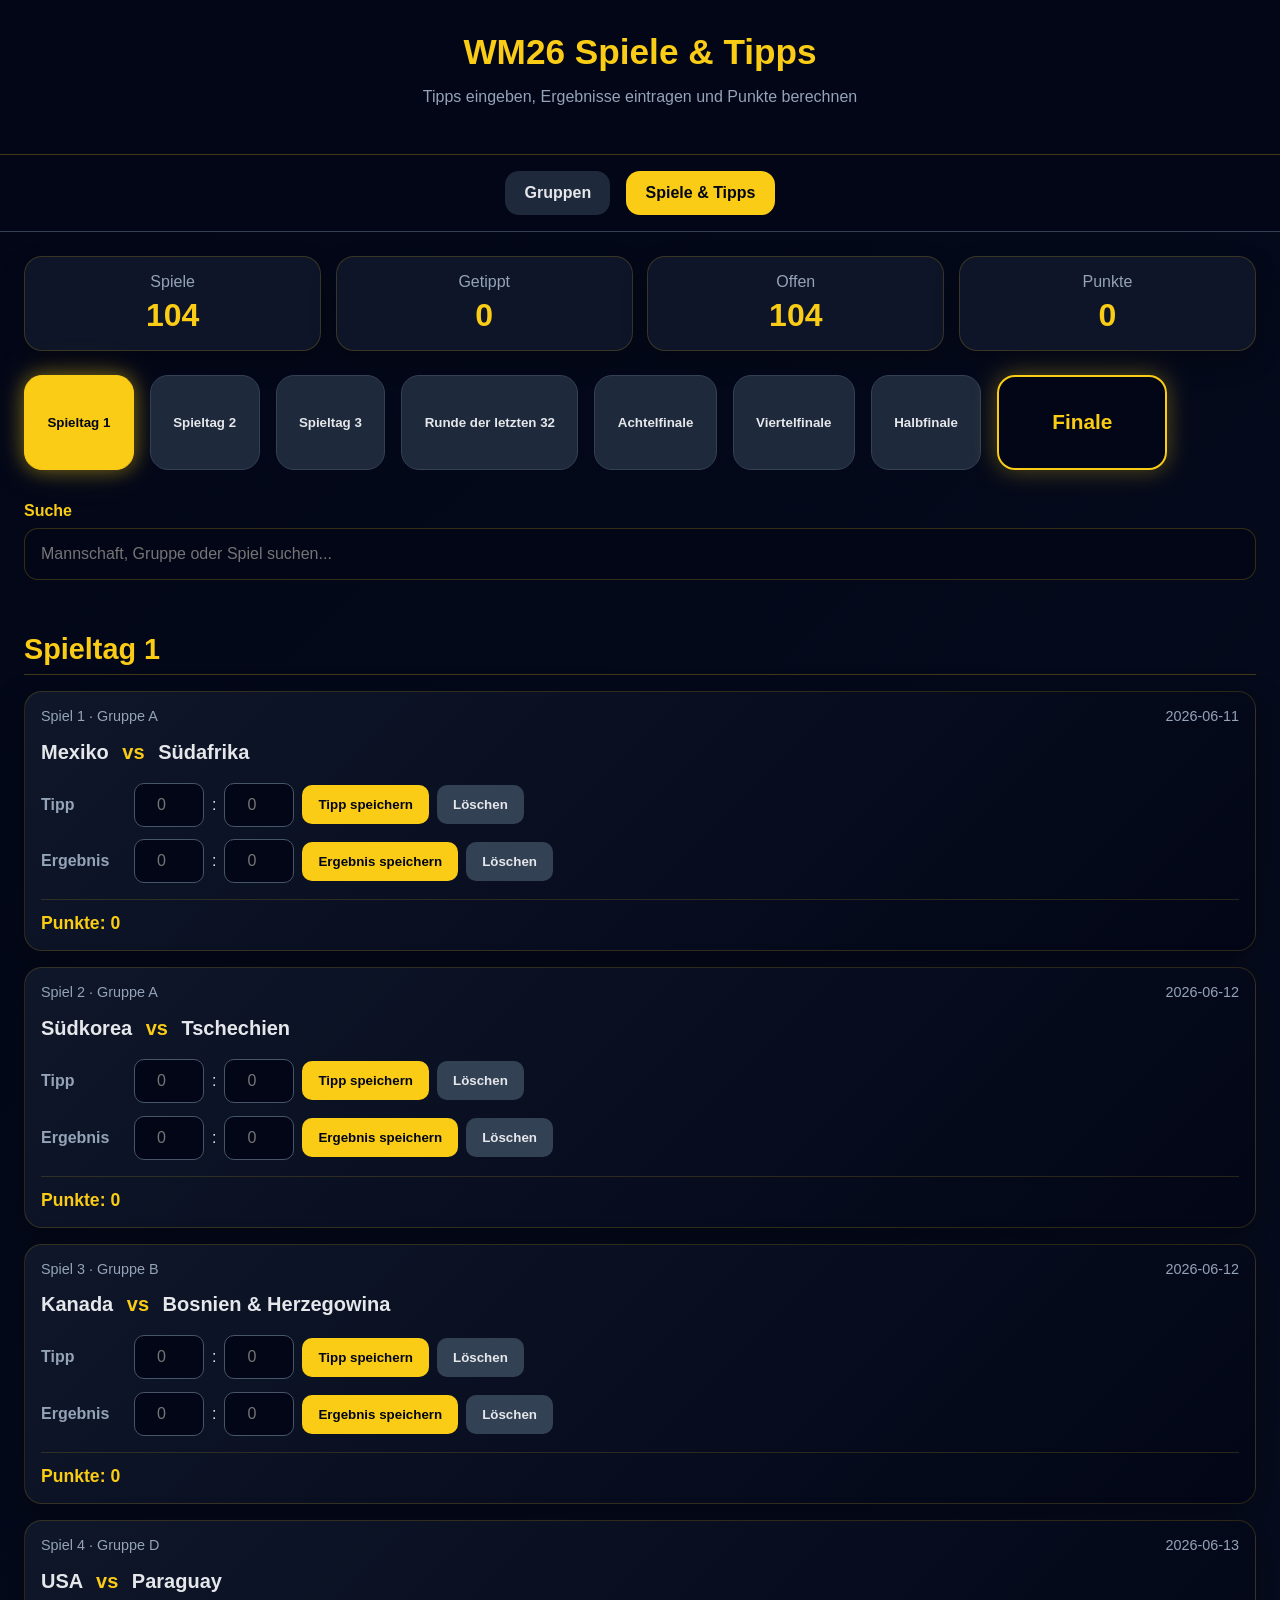
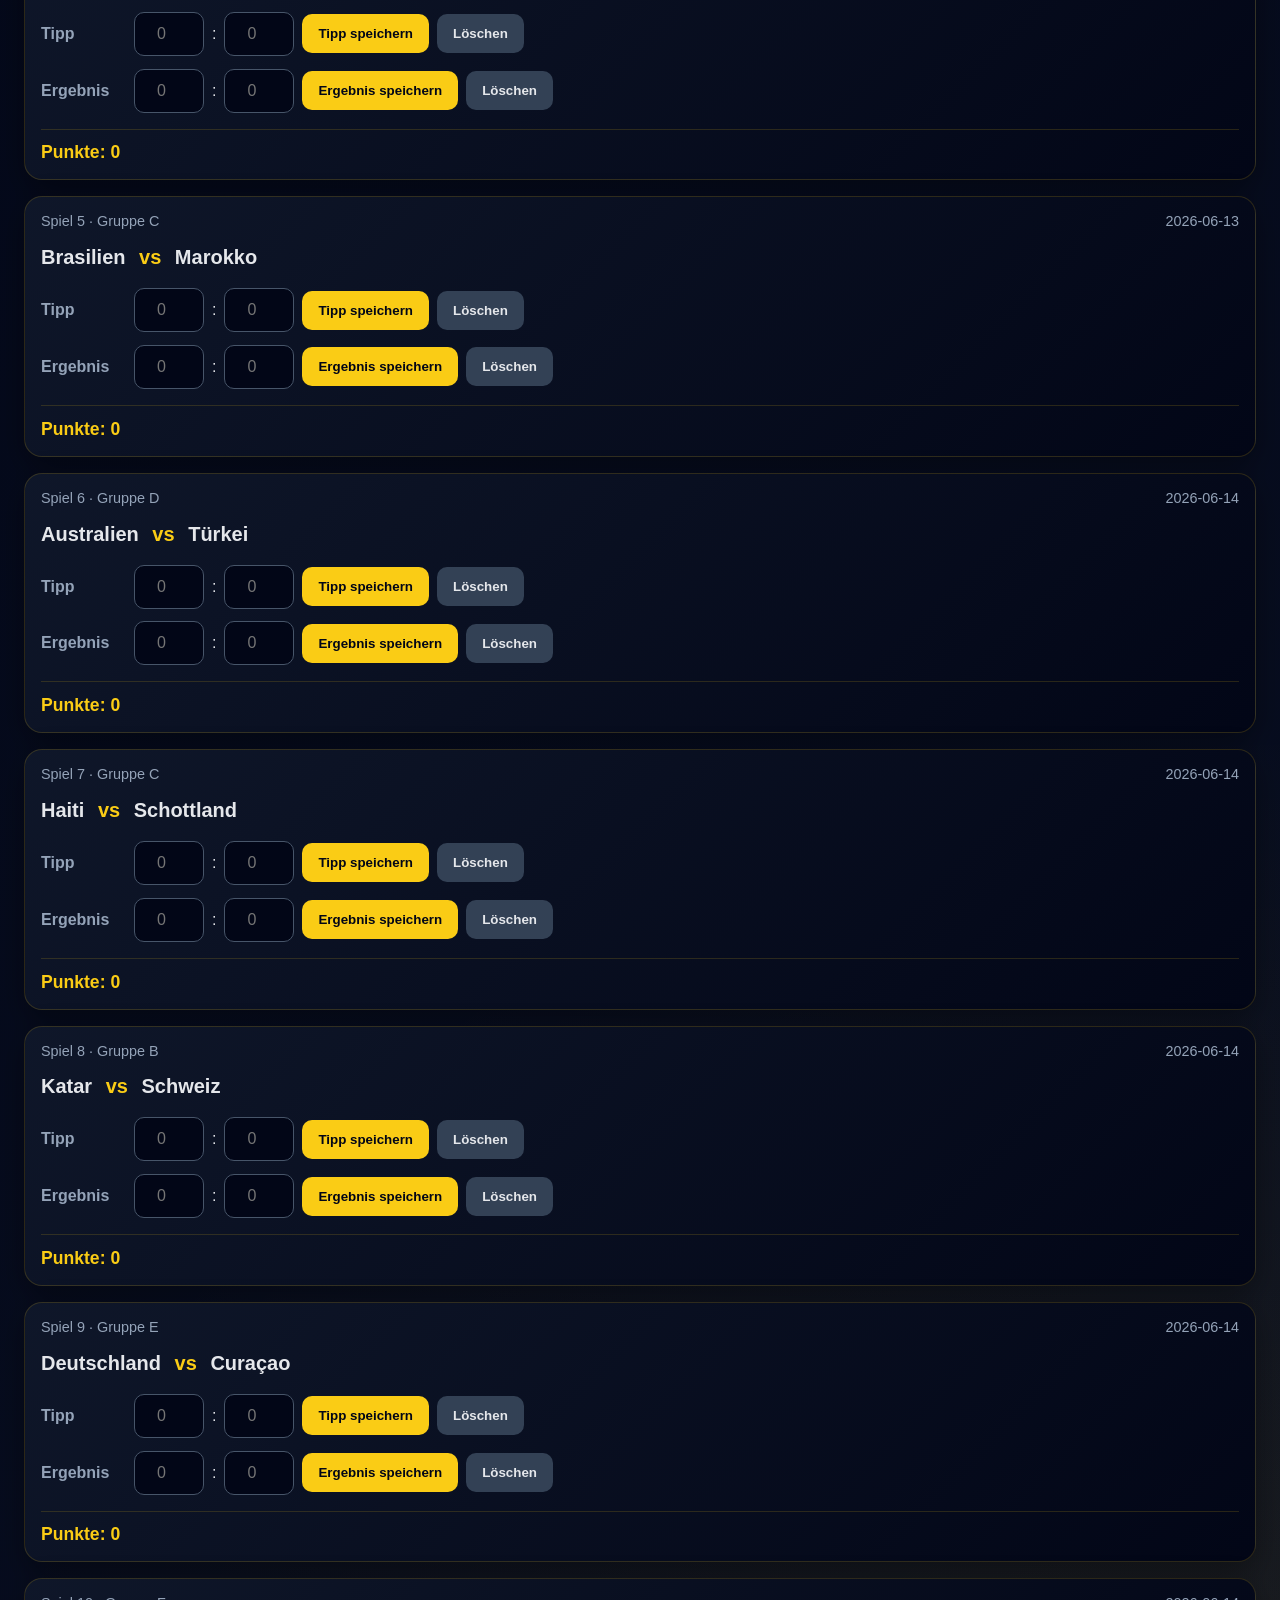
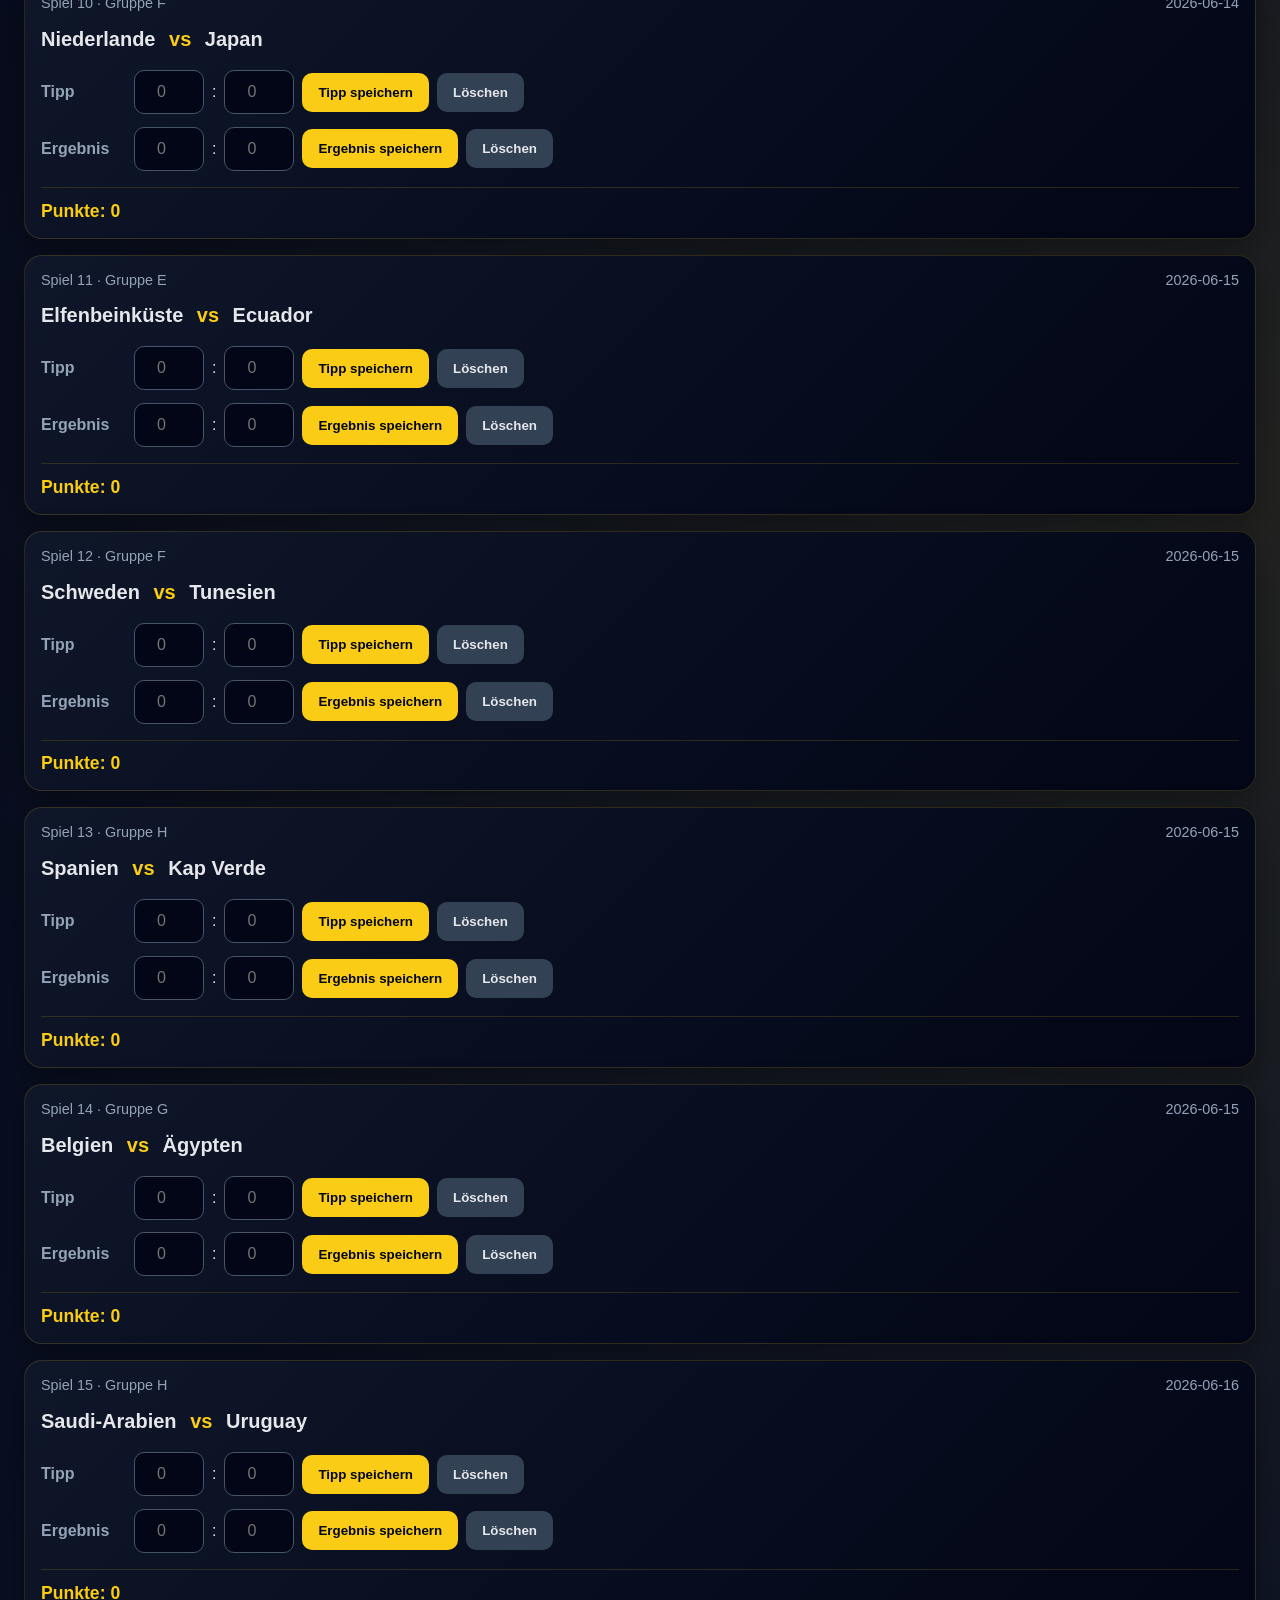
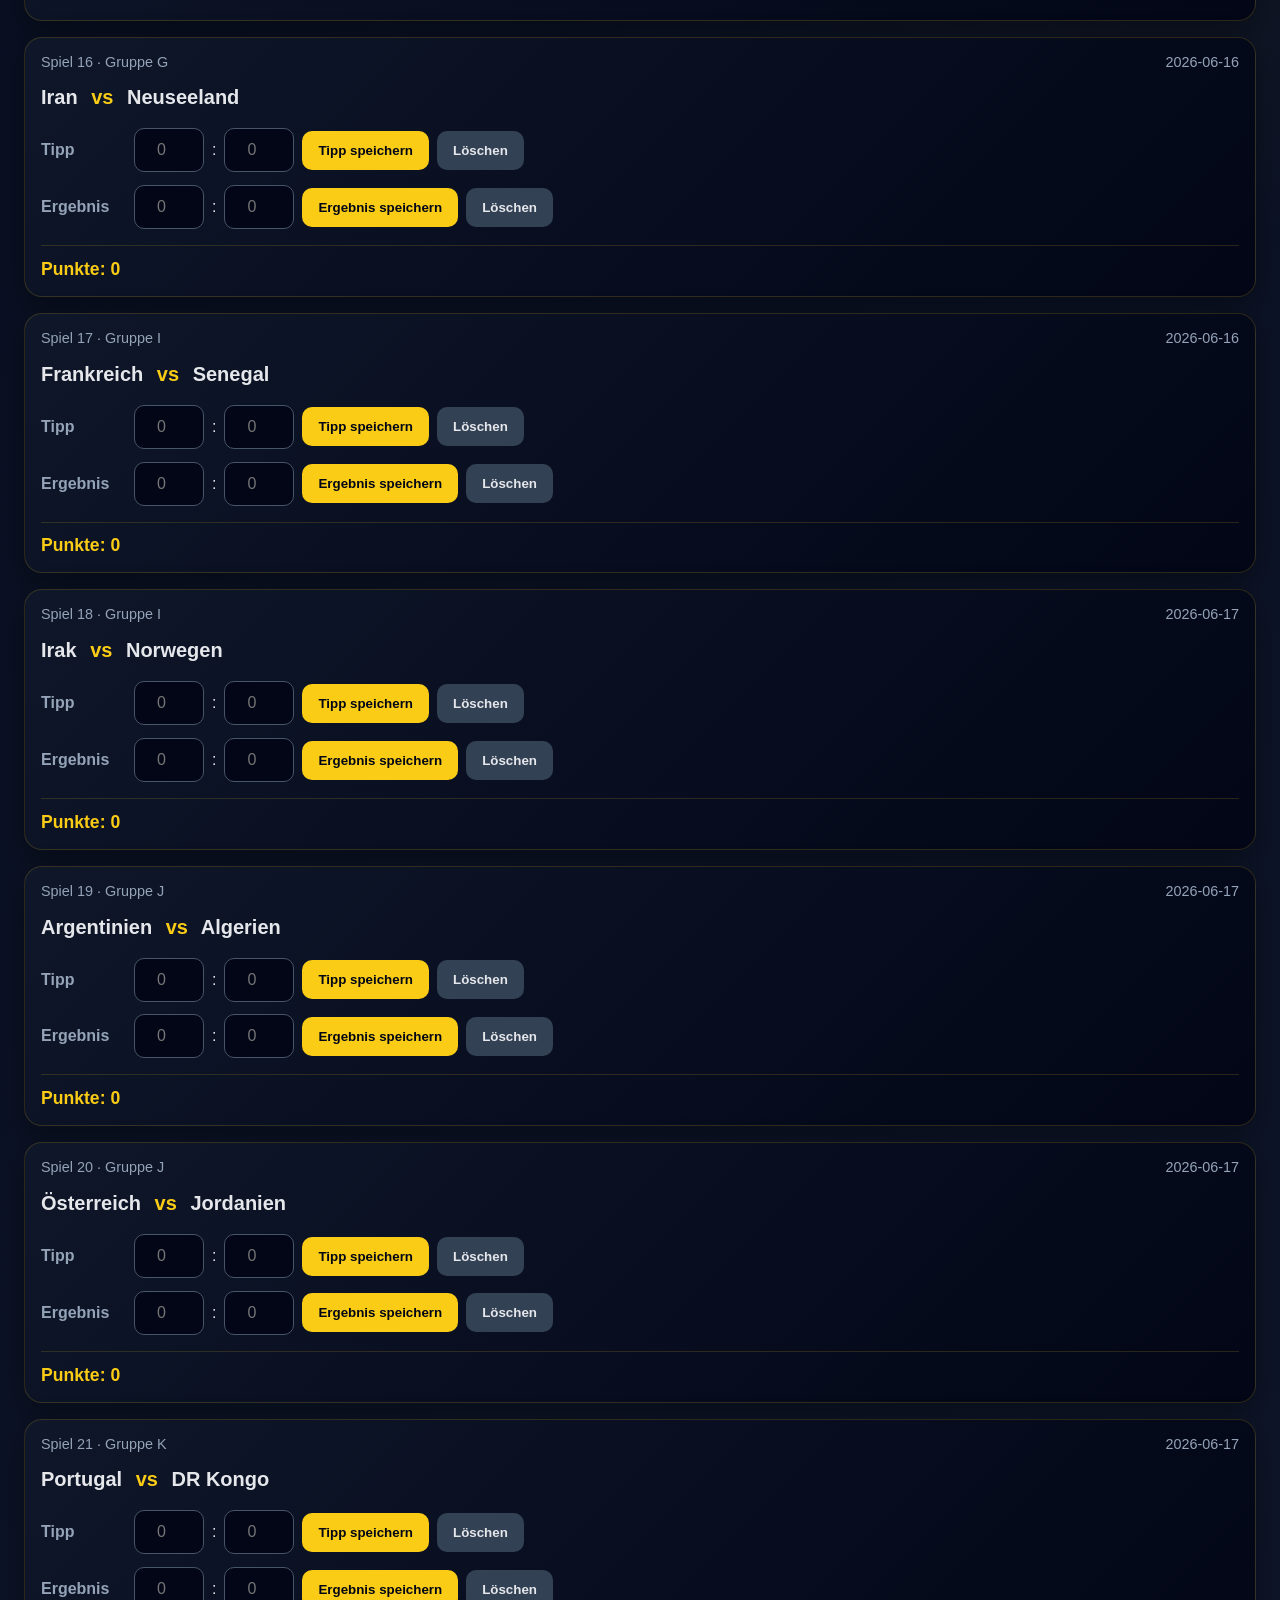
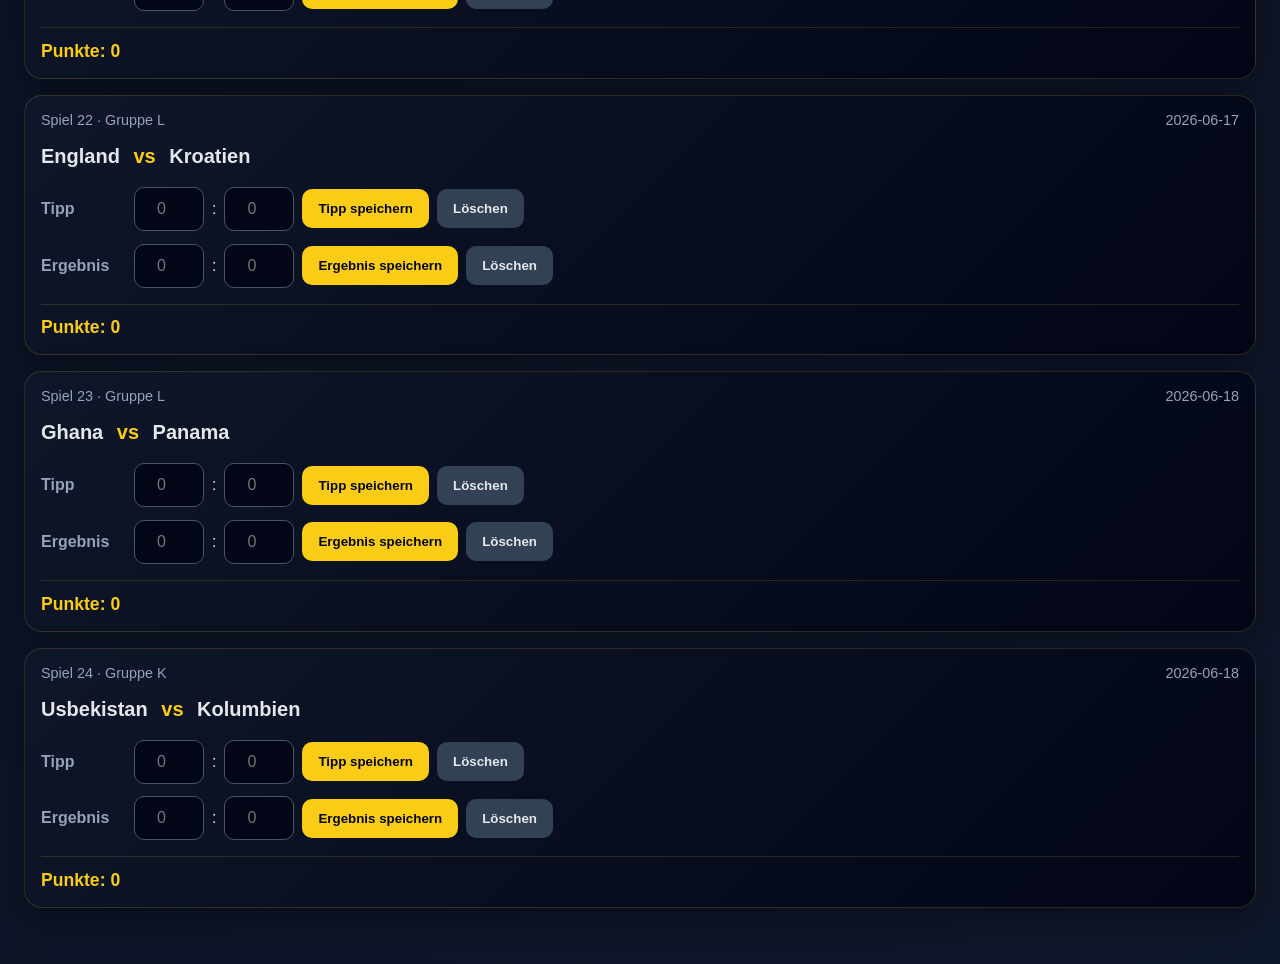
==== spiele.html @ 488cffdc "Initial commit" ====
<!doctype html>
<html lang="de">
  <head>
    <!-- Zeichensatz -->
    <meta charset="UTF-8" />

    <!-- Optimierung für Handy / iPhone -->
    <meta name="viewport" content="width=device-width, initial-scale=1.0" />

    <!-- Browser-Titel -->
    <title>WM26 Tipp-Spiel | Spiele</title>

    <!-- CSS -->
    <link rel="stylesheet" href="style.css" />
  </head>

  <body>
    <!-- HEADER -->
    <header class="app-header">
      <h1>WM26 Spiele & Tipps</h1>
      <p>Tipps eingeben, Ergebnisse eintragen und Punkte berechnen</p>
    </header>

    <!-- NAVIGATION -->
    <nav class="main-nav">
      <a href="index.html">Gruppen</a>
      <a href="spiele.html" class="active">Spiele & Tipps</a>
    </nav>

    <!-- HAUPTBEREICH -->
    <main class="app">
      <!-- DASHBOARD -->
      <section class="stats-grid">
        <div class="stat-card">
          <span>Spiele</span>
          <strong id="totalMatches">0</strong>
        </div>

        <div class="stat-card">
          <span>Getippt</span>
          <strong id="totalTips">0</strong>
        </div>

        <div class="stat-card">
          <span>Offen</span>
          <strong id="openTips">0</strong>
        </div>

        <div class="stat-card">
          <span>Punkte</span>
          <strong id="totalPoints">0</strong>
        </div>
      </section>

      <!-- FILTER / SUCHE -->
      <section class="toolbar">
        <button data-view="matchday-1" class="filter-btn active">
          Spieltag 1
        </button>
        <button data-view="matchday-2" class="filter-btn">Spieltag 2</button>
        <button data-view="matchday-3" class="filter-btn">Spieltag 3</button>
        <button data-view="Runde der letzten 32" class="filter-btn">
          Runde der letzten 32
        </button>
        <button data-view="Achtelfinale" class="filter-btn">
          Achtelfinale
        </button>
        <button data-view="Viertelfinale" class="filter-btn">
          Viertelfinale
        </button>
        <button data-view="Halbfinale" class="filter-btn">Halbfinale</button>
        <button data-view="Finale" class="filter-btn finale-btn">Finale</button>
      </section>
      <!-- SUCHFELD -->
      <section class="search-box">
        <label for="searchInput">Suche</label>
        <input
          type="text"
          id="searchInput"
          placeholder="Mannschaft, Gruppe oder Spiel suchen..."
        />
      </section>

      <!-- GRUPPENPHASE 
      <section class="section-header">
        <h2>Gruppenphase</h2>
        <p>Hier stehen alle Gruppenspiele mit Tipp- und Ergebnisfeldern.</p>
      </section>-->

      <!-- Hier rendert JavaScript die Gruppenspiele -->
      <section id="groupMatchesContainer" class="matches-container"></section>

      <!-- K.O.-PHASE 
      <section class="section-header">
        <h2>K.O.-Phase</h2>
        <p>
          Wird später ergänzt: Runde der letzten 32, Achtelfinale,
          Viertelfinale, Halbfinale und Finale.
        </p>
      </section>-->

      <!-- Hier rendert JavaScript später die K.O.-Spiele -->
      <section id="koMatchesContainer" class="matches-container"></section>
    </main>

    <!-- DATEN -->
    <script src="data/groups.js"></script>
    <script src="data/matches.js"></script>

    <!-- APP LOGIK -->
    <script src="js/spiele.js"></script>
  </body>
</html>
---- style.css ----
/* ===================================== */
/* RESET / BASIS */
/* ===================================== */

* {
  box-sizing: border-box;
}

body {
  margin: 0;
  font-family: Arial, sans-serif;
  background:
    radial-gradient(circle at right center, rgba(250, 204, 21, 0.1), transparent 35%),
    linear-gradient(135deg, #020617, #0f172a);
  color: #e5e7eb;
}

/* ===================================== */
/* HEADER */
/* ===================================== */

.app-header {
  text-align: center;
  padding: 2rem 1rem;
  background: #020617;
  border-bottom: 1px solid rgba(250, 204, 21, 0.25);
}

.app-header h1 {
  margin: 0;
  color: #facc15;
  font-size: 2.2rem;
}

.app-header p {
  color: #94a3b8;
}

/* ===================================== */
/* NAVIGATION */
/* ===================================== */

.main-nav {
  display: flex;
  justify-content: center;
  gap: 1rem;
  padding: 1rem;
  background: #020617;
  border-bottom: 1px solid #334155;
}

.main-nav a {
  color: #e5e7eb;
  text-decoration: none;
  padding: 0.8rem 1.2rem;
  border-radius: 14px;
  background: #1e293b;
  font-weight: bold;
}

.main-nav a.active,
.main-nav a:hover {
  background: #facc15;
  color: #020617;
}

/* ===================================== */
/* LAYOUT */
/* ===================================== */

.app {
  max-width: 1300px;
  margin: 0 auto;
  padding: 1.5rem;
  position: relative;
}

/* Trophy-Hintergrund */
.app::after {
  content: "";
  position: fixed;
  right: 0;
  top: 140px;
  width: 420px;
  height: 700px;
  background: url("images/worldcup-trophy.webp") no-repeat center;
  background-size: contain;
  opacity: 0.12;
  pointer-events: none;
  z-index: -1;
}

/* ===================================== */
/* DASHBOARD */
/* ===================================== */

.stats-grid {
  display: grid;
  grid-template-columns: repeat(4, 1fr);
  gap: 0.9rem;
  margin-bottom: 1.5rem;
}

.stat-card {
  background: rgba(15, 23, 42, 0.95);
  border: 1px solid rgba(250, 204, 21, 0.18);
  border-radius: 18px;
  padding: 1rem;
  text-align: center;
  box-shadow: 0 10px 25px rgba(0, 0, 0, 0.25);
}

.stat-card span {
  display: block;
  color: #94a3b8;
  margin-bottom: 0.4rem;
}

.stat-card strong {
  font-size: 2rem;
  color: #facc15;
}

/* ===================================== */
/* SECTION HEADER */
/* ===================================== */

.section-header {
  margin: 2rem 0 1rem;
}

.section-header h2 {
  margin: 0;
  color: #facc15;
  font-size: 1.8rem;
}

.section-header p {
  color: #94a3b8;
}

/* ===================================== */
/* TOOLBAR / FILTER */
/* ===================================== */

.toolbar {
  display: flex;
  flex-wrap: wrap;
  gap: 1rem;
  margin-bottom: 2rem;
}

.filter-btn {
  background: #1e293b;
  border: 1px solid #334155;
  border-radius: 18px;
  color: #e5e7eb;
  font-weight: 800;
  padding: 1rem 1.4rem;
  cursor: pointer;
  transition: all 0.3s ease;
  min-height: 62px;
}

.filter-btn:hover {
  transform: translateY(-2px);
  border-color: #facc15;
}

.filter-btn.active {
  background: #facc15;
  color: #020617;
  border-color: #facc15;
  box-shadow:
    0 0 20px rgba(250, 204, 21, 0.45),
    0 0 40px rgba(250, 204, 21, 0.12);
}

/* Finale größer und mit Pokal-Hintergrund */
.finale-btn {
  min-width: 170px;
  min-height: 95px;
  border: 2px solid #facc15;
  background:
    linear-gradient(rgba(2, 6, 23, 0.82), rgba(2, 6, 23, 0.82)),
    url("images/worldcup-trophy.webp");
  background-size: cover;
  background-position: center;
  font-size: 1.3rem;
  color: #facc15;
  box-shadow: 0 0 25px rgba(250, 204, 21, 0.35);
}

.finale-btn.active {
  background:
    linear-gradient(rgba(250, 204, 21, 0.35), rgba(2, 6, 23, 0.75)),
    url("images/worldcup-trophy.webp");
  background-size: cover;
  background-position: center;
  color: #ffffff;
}

/* ===================================== */
/* SEARCH */
/* ===================================== */

.search-box {
  margin-bottom: 1.5rem;
}

.search-box label {
  display: block;
  margin-bottom: 0.5rem;
  color: #facc15;
  font-weight: bold;
}

.search-box input {
  width: 100%;
  padding: 1rem;
  border-radius: 14px;
  border: 1px solid rgba(250, 204, 21, 0.2);
  background: #020617;
  color: #e5e7eb;
  font-size: 1rem;
}

.search-box input:focus {
  outline: none;
  border-color: #facc15;
}

/* ===================================== */
/* GROUP TABLES */
/* ===================================== */

.groups-container {
  display: grid;
  gap: 1rem;
}

.group-card {
  background: rgba(15, 23, 42, 0.96);
  border: 1px solid rgba(250, 204, 21, 0.15);
  border-radius: 18px;
  padding: 1rem;
  overflow-x: auto;
  box-shadow: 0 10px 30px rgba(0, 0, 0, 0.35);
}

.group-card h3 {
  margin-top: 0;
  color: #facc15;
}

.group-table {
  width: 100%;
  border-collapse: collapse;
}

.group-table th,
.group-table td {
  padding: 0.75rem;
  border-bottom: 1px solid #334155;
  text-align: left;
}

.group-table th {
  color: #facc15;
  font-size: 0.9rem;
}

.group-table td {
  color: #e5e7eb;
}

/* ===================================== */
/* MATCH SECTIONS */
/* ===================================== */

.matches-container {
  display: grid;
  gap: 1rem;
}

.group-matches-section {
  margin-bottom: 2rem;
}

.group-matches-section h3 {
  color: #facc15;
  font-size: 1.8rem;
  margin-bottom: 1rem;
  border-bottom: 1px solid rgba(250, 204, 21, 0.25);
  padding-bottom: 0.5rem;
}

.group-matches-list {
  display: grid;
  gap: 1rem;
}

/* ===================================== */
/* MATCH CARD */
/* ===================================== */

.match-card {
  background: linear-gradient(135deg, rgba(15, 23, 42, 0.98), rgba(2, 6, 23, 0.98));
  border: 1px solid rgba(250, 204, 21, 0.16);
  border-radius: 18px;
  padding: 1rem;
  box-shadow: 0 10px 30px rgba(0, 0, 0, 0.35);
}

.match-top {
  display: flex;
  justify-content: space-between;
  gap: 1rem;
  color: #94a3b8;
  font-size: 0.9rem;
  margin-bottom: 0.8rem;
}

.teams {
  font-size: 1.25rem;
  font-weight: bold;
  margin-bottom: 1rem;
  line-height: 1.5;
}

.teams strong {
  color: #facc15;
  margin: 0 0.5rem;
}

/* ===================================== */
/* TIPP / ERGEBNIS */
/* ===================================== */

.tip-row,
.result-row {
  display: flex;
  align-items: center;
  flex-wrap: wrap;
  gap: 0.5rem;
  margin-top: 0.8rem;
}

.tip-row > span:first-child,
.result-row > span:first-child {
  min-width: 85px;
  color: #94a3b8;
  font-weight: bold;
}

.tip-row input,
.result-row input {
  width: 70px;
  padding: 0.75rem;
  border-radius: 10px;
  border: 1px solid #475569;
  background: #020617;
  color: #e5e7eb;
  text-align: center;
  font-size: 1rem;
}

.tip-row input:focus,
.result-row input:focus {
  outline: none;
  border-color: #facc15;
}

.tip-row button,
.result-row button {
  border: none;
  border-radius: 10px;
  padding: 0.75rem 1rem;
  font-weight: bold;
  cursor: pointer;
}

.tip-row button:first-of-type,
.result-row button:first-of-type {
  background: #facc15;
  color: #020617;
}

.tip-row button:last-of-type,
.result-row button:last-of-type {
  background: #334155;
  color: #e5e7eb;
}

/* ===================================== */
/* POINTS */
/* ===================================== */

.points-row {
  margin-top: 1rem;
  padding-top: 0.8rem;
  border-top: 1px solid rgba(250, 204, 21, 0.15);
  color: #facc15;
  font-size: 1.1rem;
  font-weight: 800;
}

/* ===================================== */
/* KO NOTE */
/* ===================================== */

.ko-note {
  margin-top: 0.5rem;
  color: #94a3b8;
  font-size: 0.85rem;
}

/* ===================================== */
/* FINALE PREMIUM CARD */
/* ===================================== */

.final-card {
  position: relative;

  min-height: 900px;

  overflow: hidden;

  border: 2px solid #facc15;

  background:
    linear-gradient(
      rgba(2, 6, 23, 0.85),
      rgba(2, 6, 23, 0.85)
    ),
    url("images/worldcup.png");

  background-size: cover;
  background-repeat: no-repeat;
  background-position: center;

  box-shadow:
    0 0 40px rgba(250, 204, 21, 0.15),
    0 0 80px rgba(250, 204, 21, 0.08);
}
.final-card .match-top {
  justify-content: center;

  font-size: 1rem;

  color: #111111;
  margin-top: 2rem;
}
.final-card .teams {
  text-align: center;

  font-size: 4rem;

  margin-top: 4rem;

  margin-bottom: 3rem;

  color: white;
}

.final-card .teams strong {
  color: #facc15;

  font-size: 5rem;

  margin: 0 2rem;
}

.final-card .tip-row,
.final-card .result-row,
.final-card .points-row,
.final-card .ko-note {
  width: 60%;

  position: relative;

  z-index: 2;
}

.final-card::before {
  content: "🏆 FINALE";

  position: absolute;

  top: 40px;

  left: 50%;

  transform: translateX(-50%);

  font-size: 5rem;

  font-weight: 900;

  color: #facc15;

  letter-spacing: 8px;

  text-shadow:
    0 0 20px rgba(250, 204, 21, 0.5);

  z-index: 1;
}

/* ===================================== */
/* RESPONSIVE */
/* ===================================== */

@media (max-width: 900px) {
  .stats-grid {
    grid-template-columns: repeat(2, 1fr);
  }

  .app::after {
    opacity: 0.06;
    width: 300px;
  }
}

@media (max-width: 700px) {
  .stats-grid {
    grid-template-columns: 1fr;
  }

  .main-nav,
  .toolbar,
  .tip-row,
  .result-row {
    flex-direction: column;
    align-items: stretch;
  }

  .filter-btn,
  .finale-btn,
  .tip-row input,
  .result-row input,
  .tip-row button,
  .result-row button {
    width: 100%;
  }

  .match-top {
    flex-direction: column;
  }

  .app::after {
    display: none;
  }
}
@media (max-width: 900px) {

  .final-card {
    min-height: auto;

    background-position: center top;
  }

  .final-card .teams {
    font-size: 2rem;
  }

  .final-card .teams strong {
    font-size: 2.5rem;
  }

  .final-card .tip-row,
  .final-card .result-row,
  .final-card .points-row,
  .final-card .ko-note {
    width: 100%;
  }
}
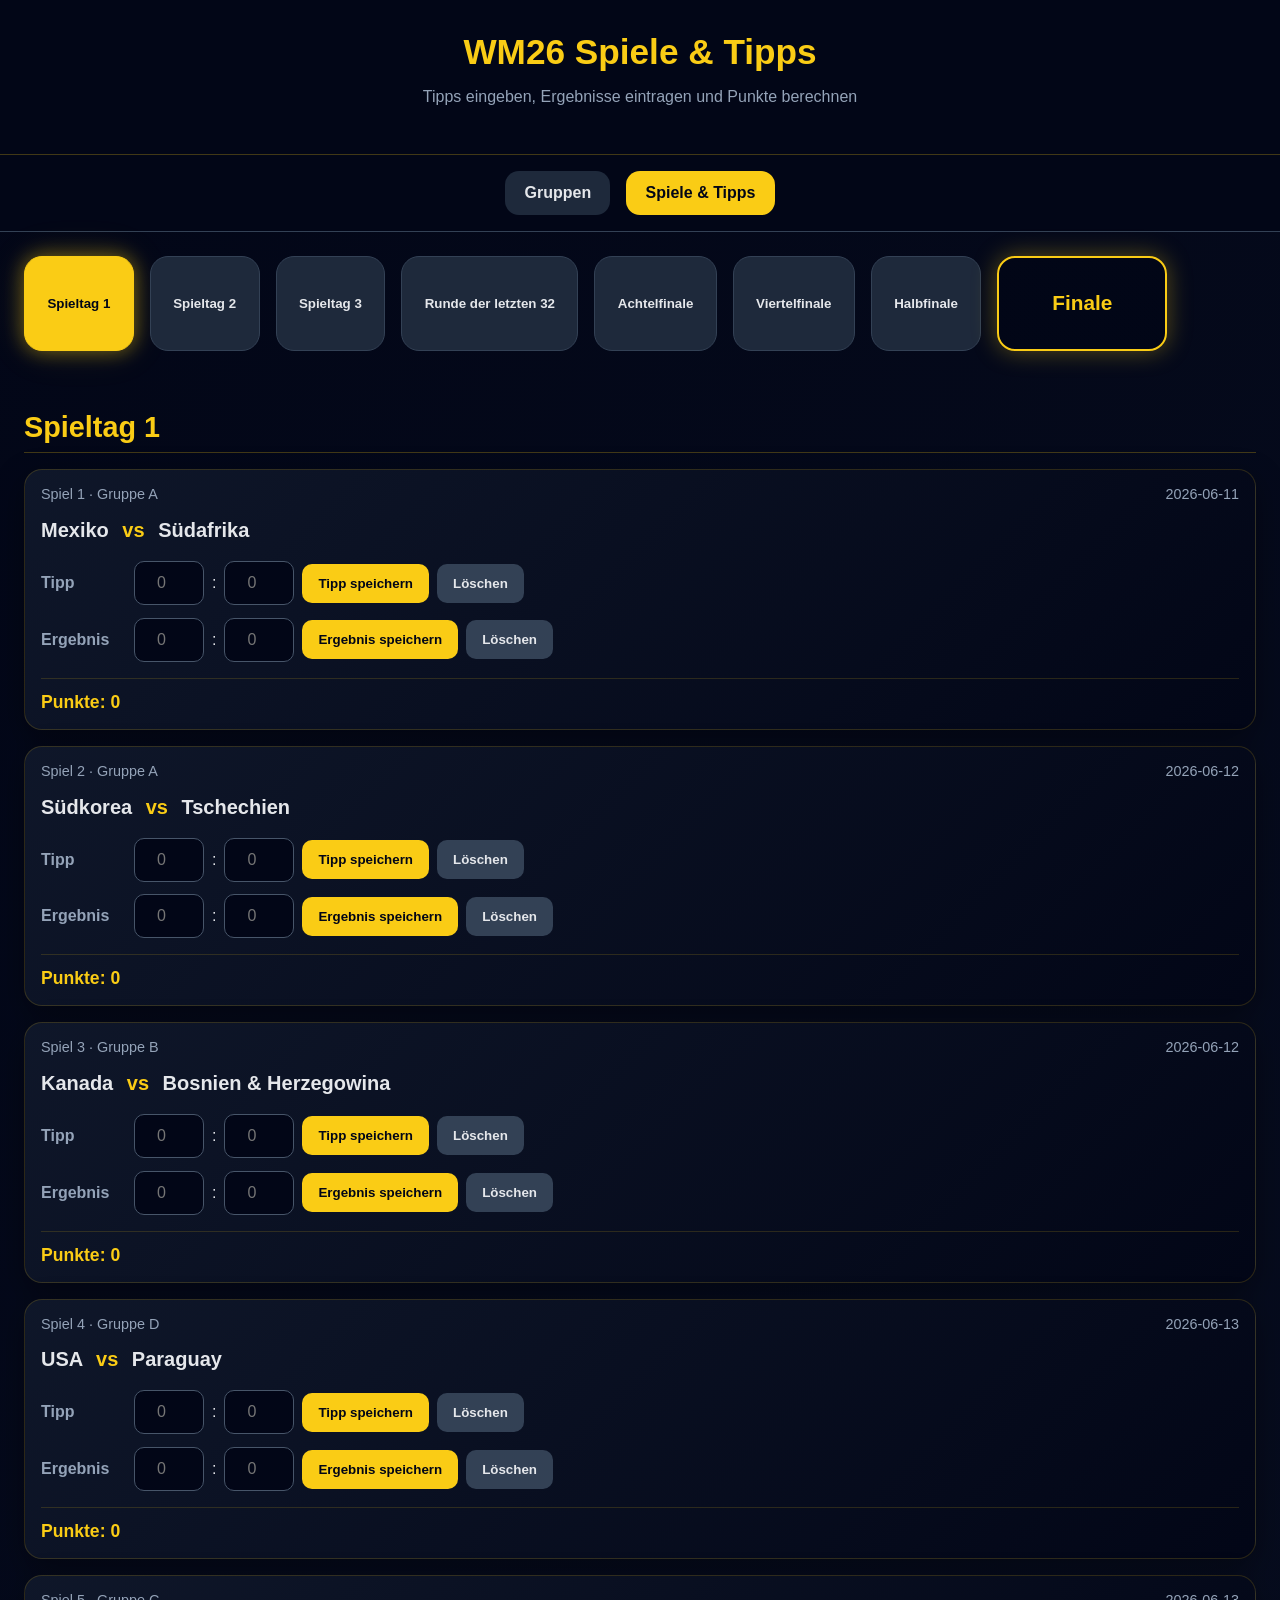
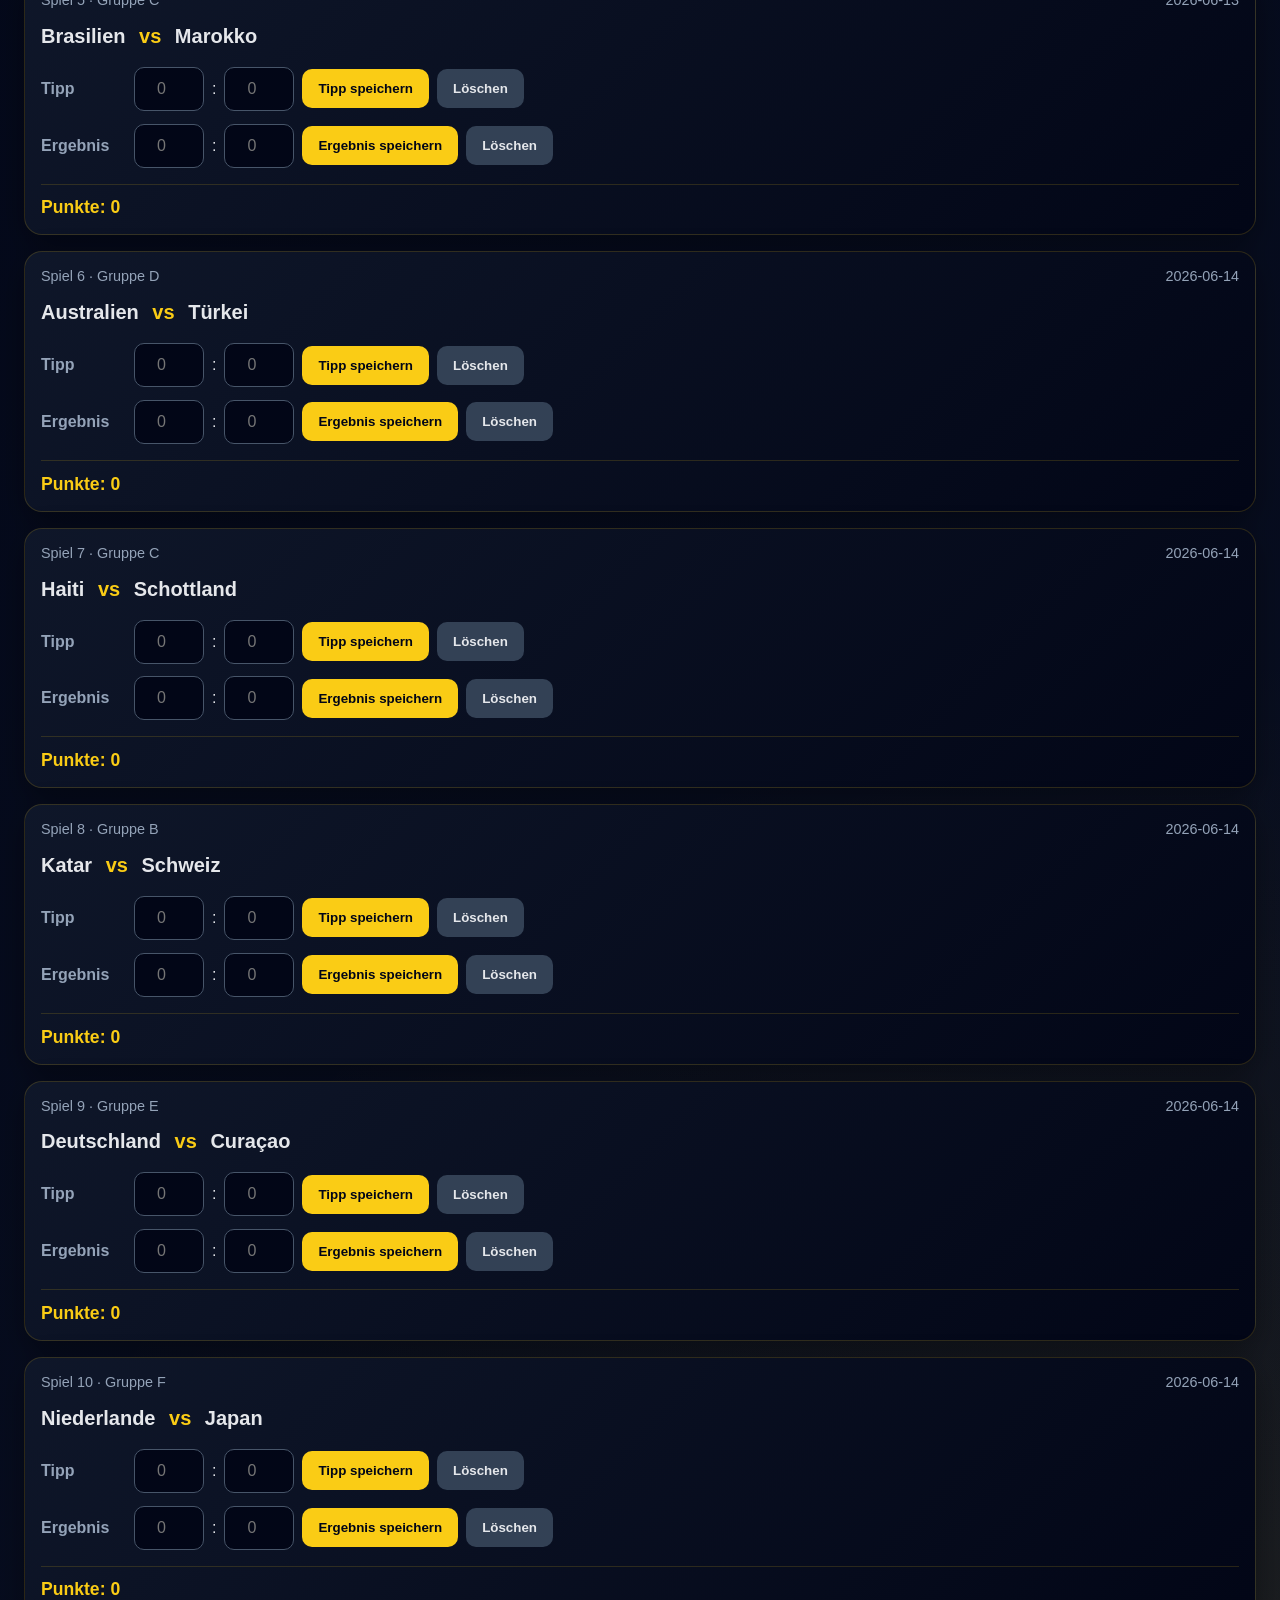
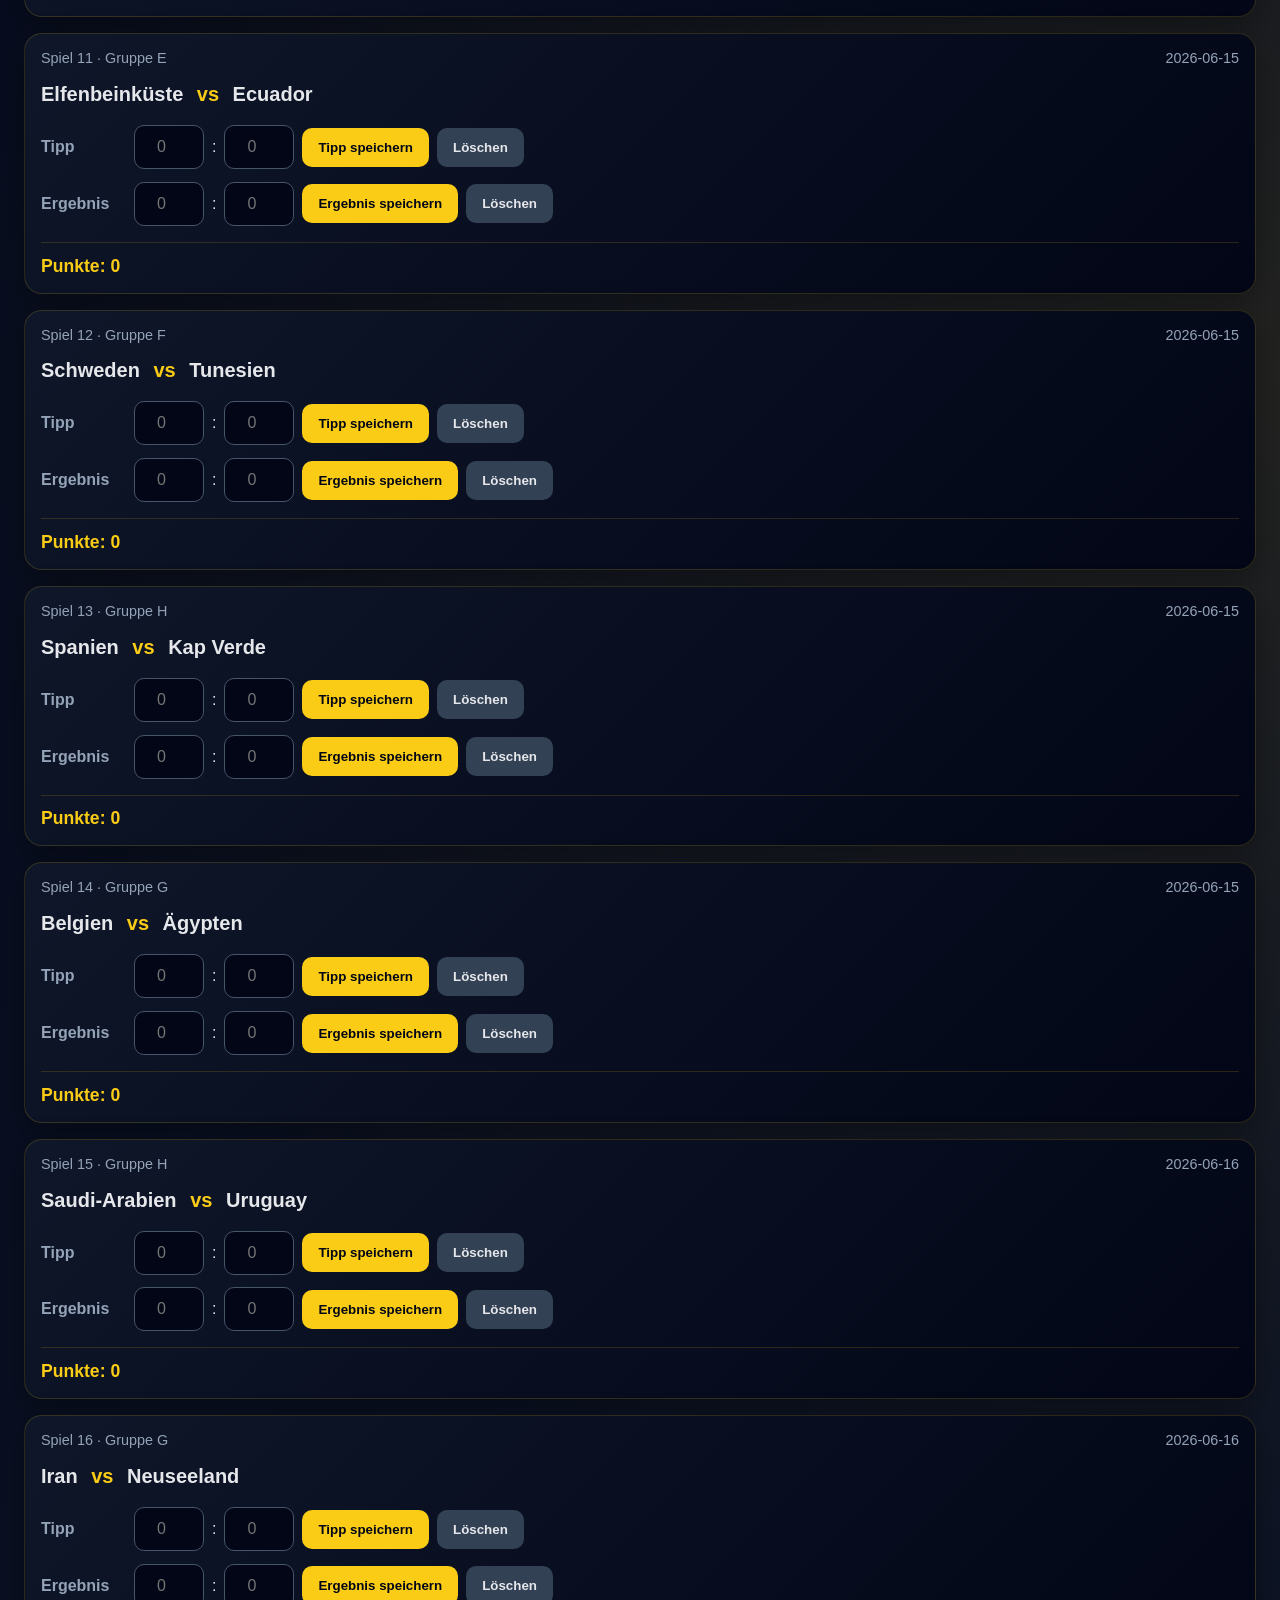
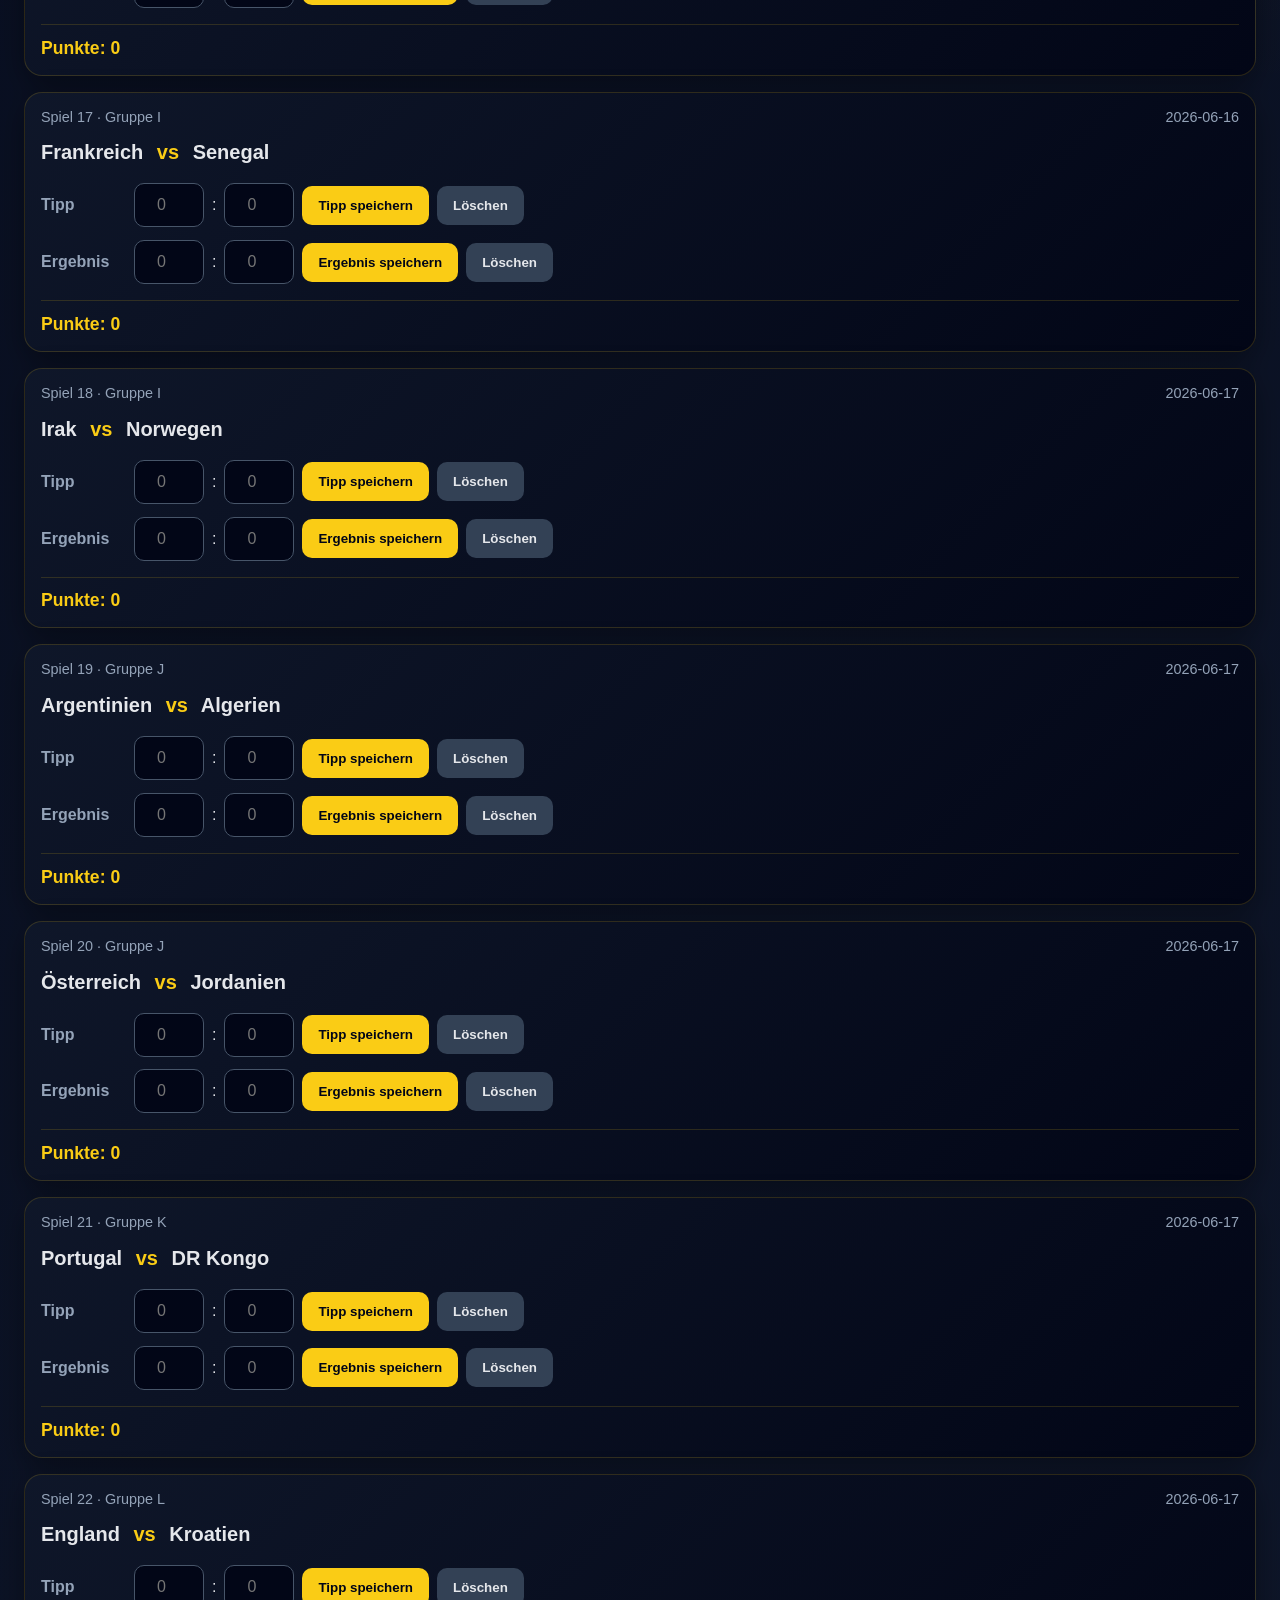
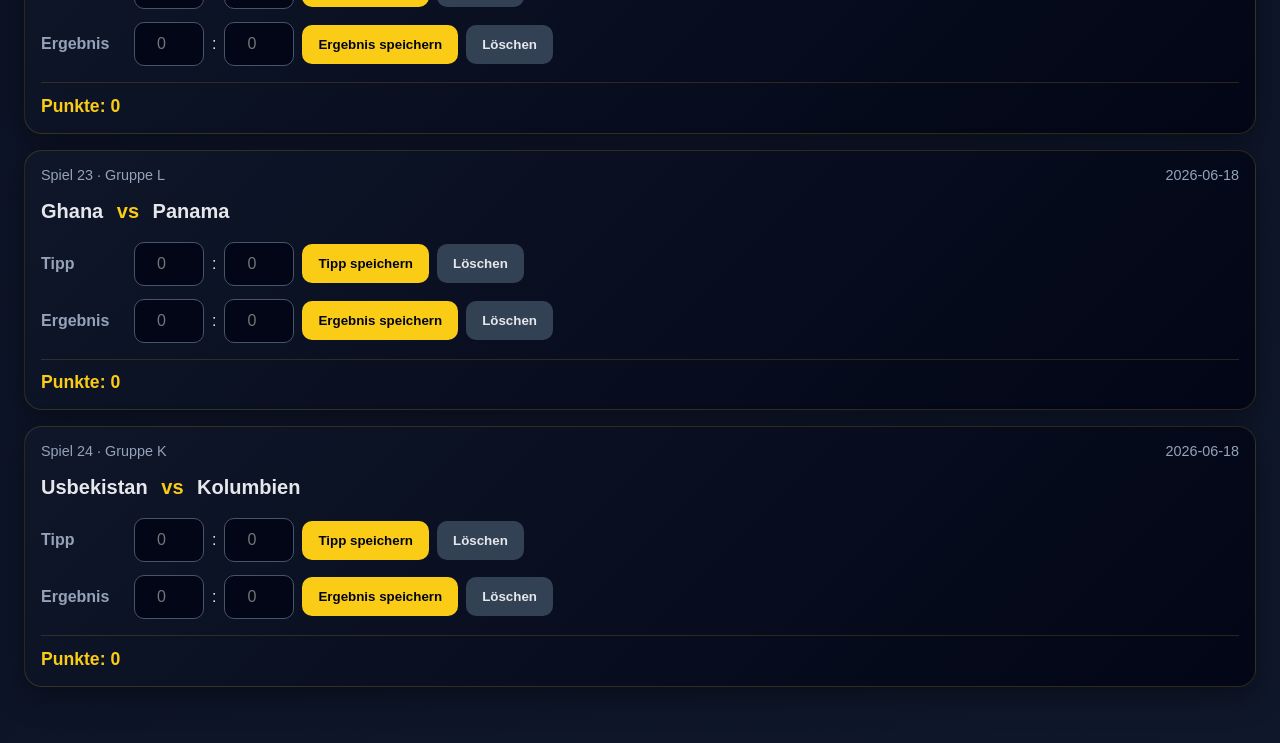
==== commit 6ecc1781: "feat: update app" ====
--- a/spiele.html
+++ b/spiele.html
@@ -12,6 +12,10 @@
 
     <!-- CSS -->
     <link rel="stylesheet" href="style.css" />
+
+    <link rel="manifest" href="manifest.json" />
+    <meta name="theme-color" content="#facc15" />
+    <link rel="apple-touch-icon" href="icons/icon-512.png" />
   </head>
 
   <body>
@@ -29,29 +33,7 @@
 
     <!-- HAUPTBEREICH -->
     <main class="app">
-      <!-- DASHBOARD -->
-      <section class="stats-grid">
-        <div class="stat-card">
-          <span>Spiele</span>
-          <strong id="totalMatches">0</strong>
-        </div>
-
-        <div class="stat-card">
-          <span>Getippt</span>
-          <strong id="totalTips">0</strong>
-        </div>
-
-        <div class="stat-card">
-          <span>Offen</span>
-          <strong id="openTips">0</strong>
-        </div>
-
-        <div class="stat-card">
-          <span>Punkte</span>
-          <strong id="totalPoints">0</strong>
-        </div>
-      </section>
-
+     
       <!-- FILTER / SUCHE -->
       <section class="toolbar">
         <button data-view="matchday-1" class="filter-btn active">
@@ -71,7 +53,7 @@
         <button data-view="Halbfinale" class="filter-btn">Halbfinale</button>
         <button data-view="Finale" class="filter-btn finale-btn">Finale</button>
       </section>
-      <!-- SUCHFELD -->
+      <!-- SUCHFELD
       <section class="search-box">
         <label for="searchInput">Suche</label>
         <input
